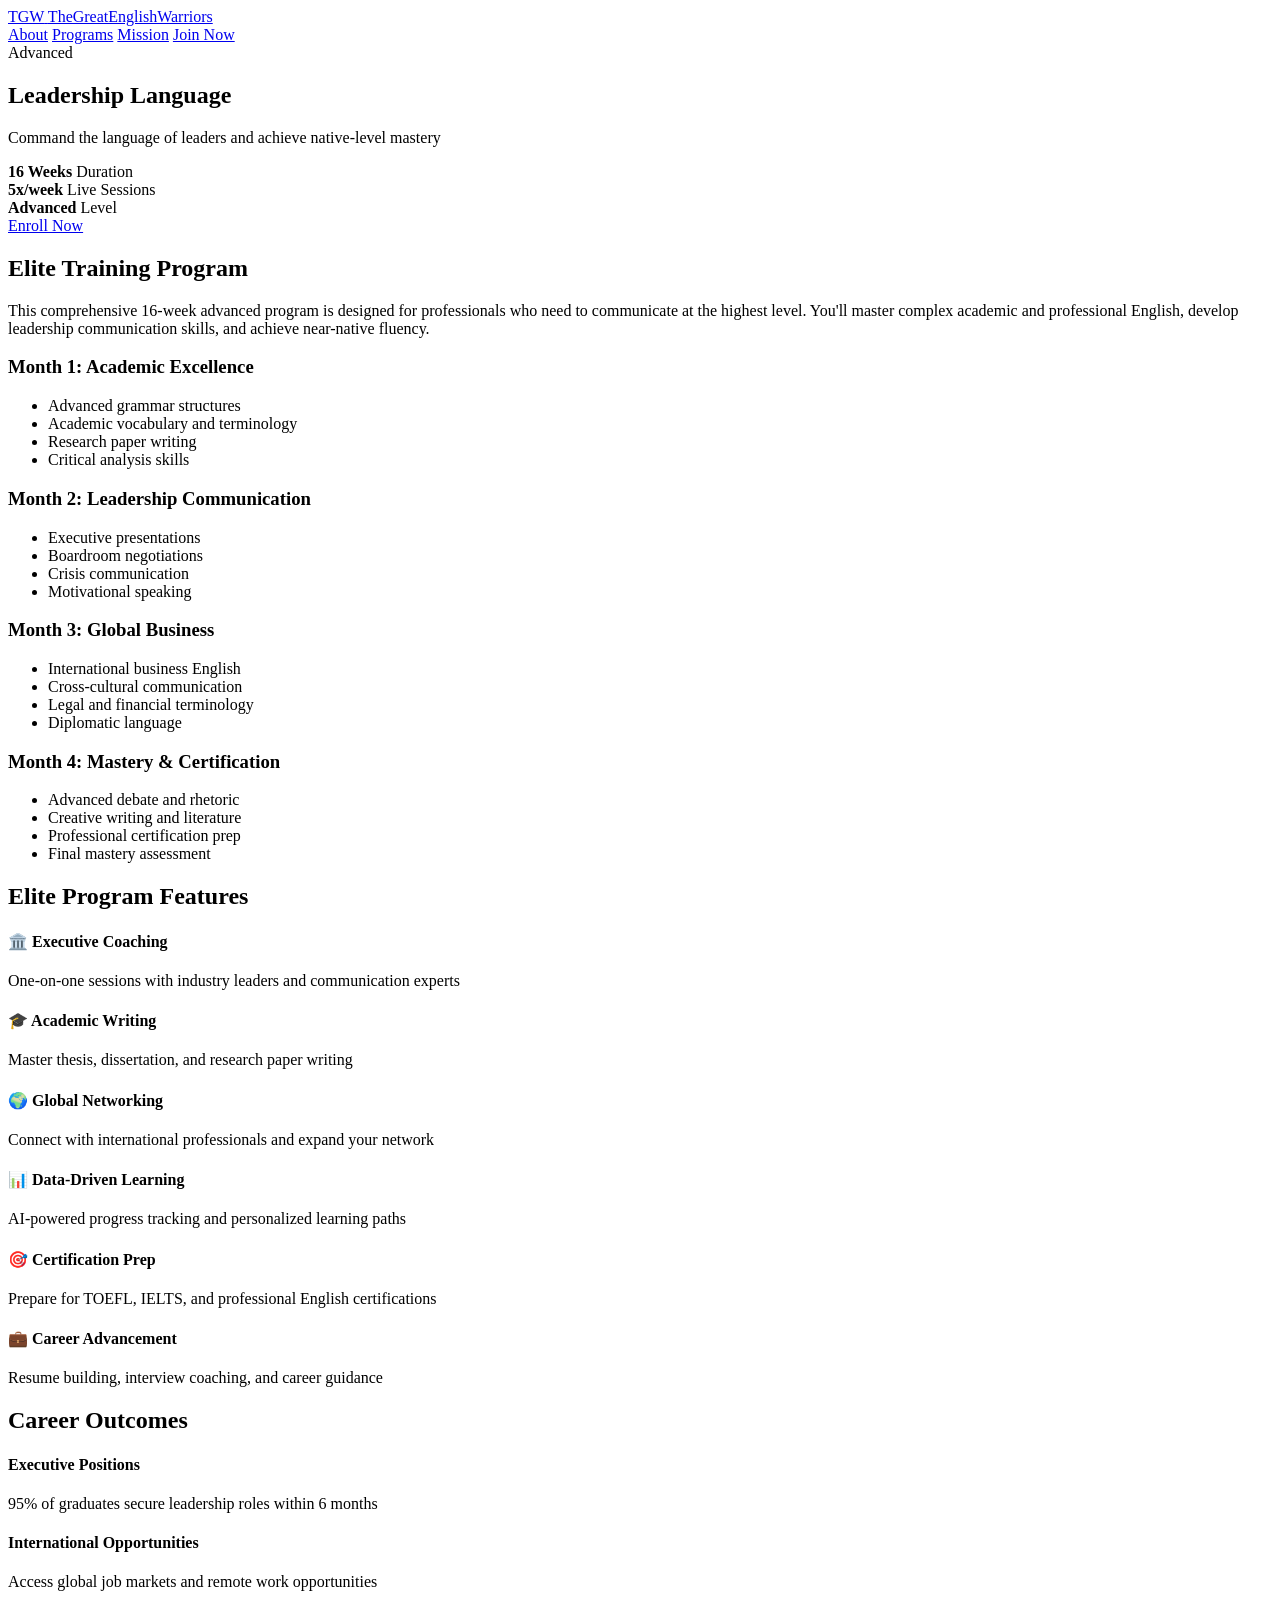
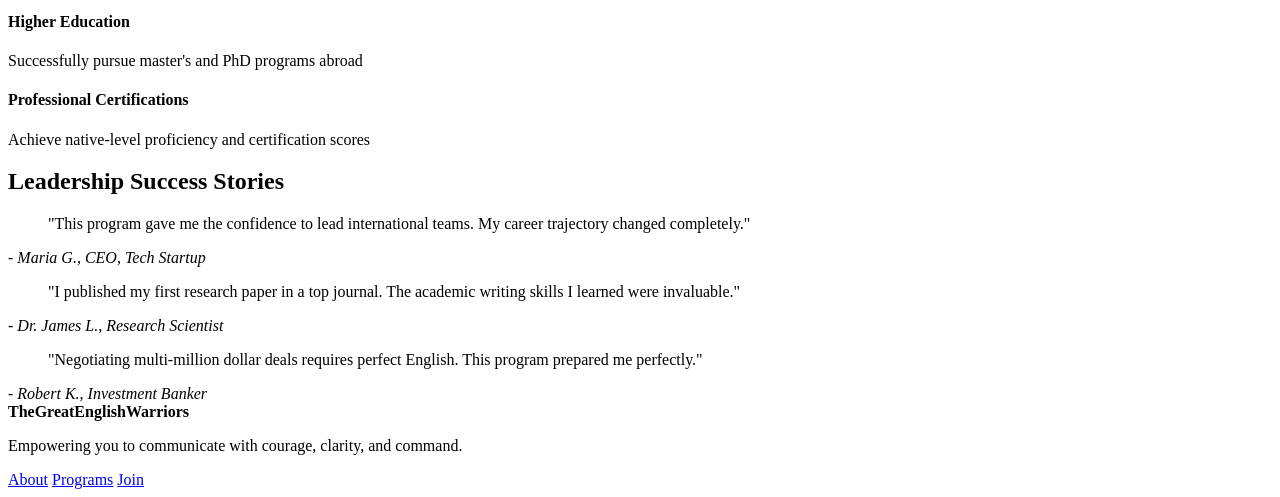
==== advanced.html @ c37b83aa "Add files via upload" ====
<!DOCTYPE html>
<html lang="en">
<head>
  <meta charset="UTF-8" />
  <meta name="viewport" content="width=device-width, initial-scale=1.0" />
  <title>Leadership Language - Advanced English | TheGreatEnglishWarriors</title>
  <link rel="preconnect" href="https://fonts.googleapis.com" />
  <link rel="preconnect" href="https://fonts.gstatic.com" crossorigin />
  <link href="https://fonts.googleapis.com/css2?family=Inter:wght@400;500;600;700;800&display=swap" rel="stylesheet" />
  <link rel="stylesheet" href="css/styles.css" />
</head>
<body>
  <header class="site-header">
    <div class="container header-inner">
      <a class="brand" href="index.html">
        <span class="brand-mark">TGW</span>
        <span>TheGreatEnglishWarriors</span>
      </a>
      <nav class="main-nav">
        <a href="index.html#about">About</a>
        <a href="index.html#courses">Programs</a>
        <a href="index.html#mission">Mission</a>
        <a href="index.html#join" class="btn btn-secondary">Join Now</a>
      </nav>
    </div>
  </header>

  <main>
    <section class="hero course-hero">
      <div class="container">
        <div class="course-header">
          <div class="program-level" style="background: var(--gold); color: var(--navy);">Advanced</div>
          <h1>Leadership Language</h1>
          <p class="course-subtitle">Command the language of leaders and achieve native-level mastery</p>
          <div class="course-meta">
            <div class="meta-item">
              <strong>16 Weeks</strong>
              <span>Duration</span>
            </div>
            <div class="meta-item">
              <strong>5x/week</strong>
              <span>Live Sessions</span>
            </div>
            <div class="meta-item">
              <strong>Advanced</strong>
              <span>Level</span>
            </div>
          </div>
          <a href="index.html#join" class="btn btn-primary">Enroll Now</a>
        </div>
      </div>
    </section>

    <section class="section">
      <div class="container">
        <div class="course-content">
          <div class="course-overview">
            <h2>Elite Training Program</h2>
            <p>This comprehensive 16-week advanced program is designed for professionals who need to communicate at the highest level. You'll master complex academic and professional English, develop leadership communication skills, and achieve near-native fluency.</p>

            <div class="curriculum-grid">
              <div class="curriculum-week">
                <h3>Month 1: Academic Excellence</h3>
                <ul>
                  <li>Advanced grammar structures</li>
                  <li>Academic vocabulary and terminology</li>
                  <li>Research paper writing</li>
                  <li>Critical analysis skills</li>
                </ul>
              </div>

              <div class="curriculum-week">
                <h3>Month 2: Leadership Communication</h3>
                <ul>
                  <li>Executive presentations</li>
                  <li>Boardroom negotiations</li>
                  <li>Crisis communication</li>
                  <li>Motivational speaking</li>
                </ul>
              </div>

              <div class="curriculum-week">
                <h3>Month 3: Global Business</h3>
                <ul>
                  <li>International business English</li>
                  <li>Cross-cultural communication</li>
                  <li>Legal and financial terminology</li>
                  <li>Diplomatic language</li>
                </ul>
              </div>

              <div class="curriculum-week">
                <h3>Month 4: Mastery & Certification</h3>
                <ul>
                  <li>Advanced debate and rhetoric</li>
                  <li>Creative writing and literature</li>
                  <li>Professional certification prep</li>
                  <li>Final mastery assessment</li>
                </ul>
              </div>
            </div>
          </div>

          <div class="course-features">
            <h2>Elite Program Features</h2>
            <div class="feature-grid">
              <div class="feature-item">
                <h4>🏛️ Executive Coaching</h4>
                <p>One-on-one sessions with industry leaders and communication experts</p>
              </div>
              <div class="feature-item">
                <h4>🎓 Academic Writing</h4>
                <p>Master thesis, dissertation, and research paper writing</p>
              </div>
              <div class="feature-item">
                <h4>🌍 Global Networking</h4>
                <p>Connect with international professionals and expand your network</p>
              </div>
              <div class="feature-item">
                <h4>📊 Data-Driven Learning</h4>
                <p>AI-powered progress tracking and personalized learning paths</p>
              </div>
              <div class="feature-item">
                <h4>🎯 Certification Prep</h4>
                <p>Prepare for TOEFL, IELTS, and professional English certifications</p>
              </div>
              <div class="feature-item">
                <h4>💼 Career Advancement</h4>
                <p>Resume building, interview coaching, and career guidance</p>
              </div>
            </div>
          </div>

          <div class="career-outcomes">
            <h2>Career Outcomes</h2>
            <div class="outcome-grid">
              <div class="outcome-item">
                <h4>Executive Positions</h4>
                <p>95% of graduates secure leadership roles within 6 months</p>
              </div>
              <div class="outcome-item">
                <h4>International Opportunities</h4>
                <p>Access global job markets and remote work opportunities</p>
              </div>
              <div class="outcome-item">
                <h4>Higher Education</h4>
                <p>Successfully pursue master's and PhD programs abroad</p>
              </div>
              <div class="outcome-item">
                <h4>Professional Certifications</h4>
                <p>Achieve native-level proficiency and certification scores</p>
              </div>
            </div>
          </div>

          <div class="success-stories">
            <h2>Leadership Success Stories</h2>
            <div class="story-grid">
              <div class="story-card">
                <blockquote>"This program gave me the confidence to lead international teams. My career trajectory changed completely."</blockquote>
                <cite>- Maria G., CEO, Tech Startup</cite>
              </div>
              <div class="story-card">
                <blockquote>"I published my first research paper in a top journal. The academic writing skills I learned were invaluable."</blockquote>
                <cite>- Dr. James L., Research Scientist</cite>
              </div>
              <div class="story-card">
                <blockquote>"Negotiating multi-million dollar deals requires perfect English. This program prepared me perfectly."</blockquote>
                <cite>- Robert K., Investment Banker</cite>
              </div>
            </div>
          </div>
        </div>
      </div>
    </section>
  </main>

  <footer class="site-footer">
    <div class="container footer-grid">
      <div>
        <strong>TheGreatEnglishWarriors</strong>
        <p>Empowering you to communicate with courage, clarity, and command.</p>
      </div>
      <div class="footer-links">
        <a href="index.html#about">About</a>
        <a href="index.html#courses">Programs</a>
        <a href="index.html#join">Join</a>
      </div>
    </div>
  </footer>

  <script src="js/script.js"></script>
</body>
</html>
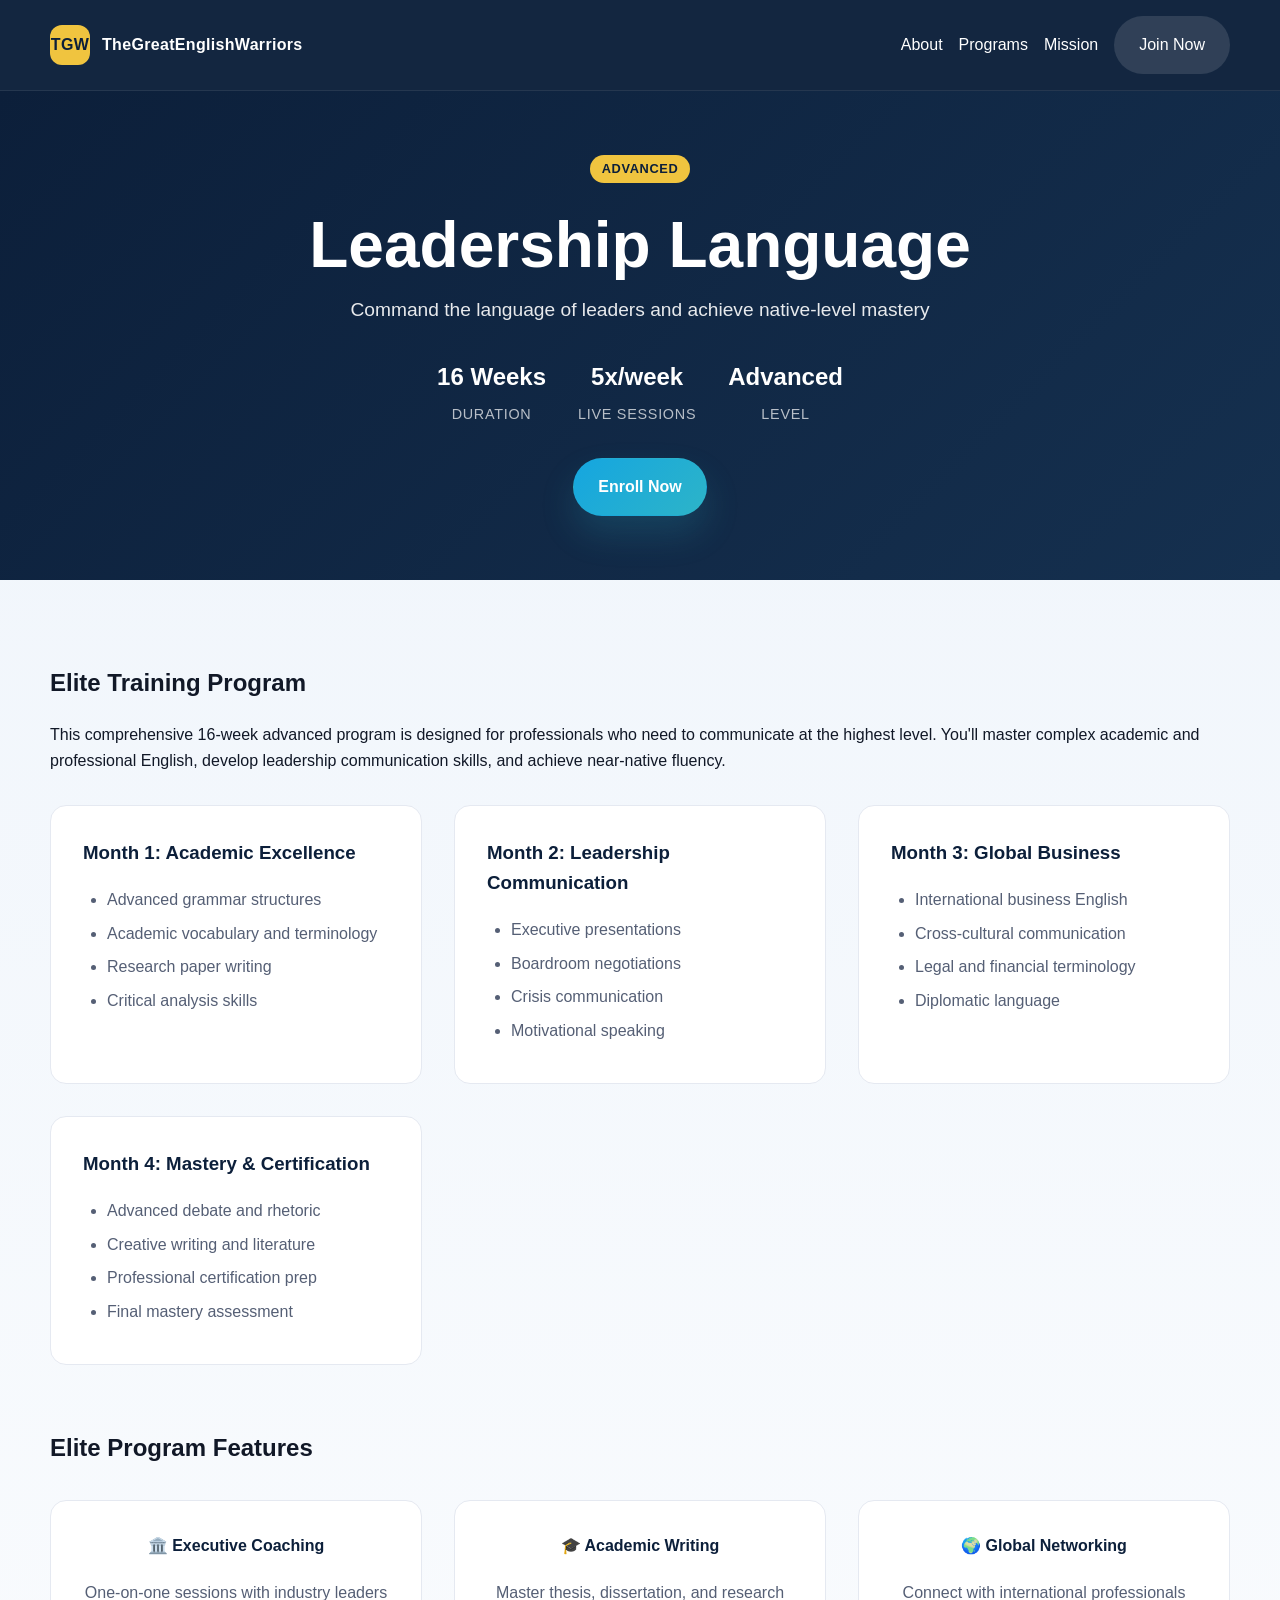
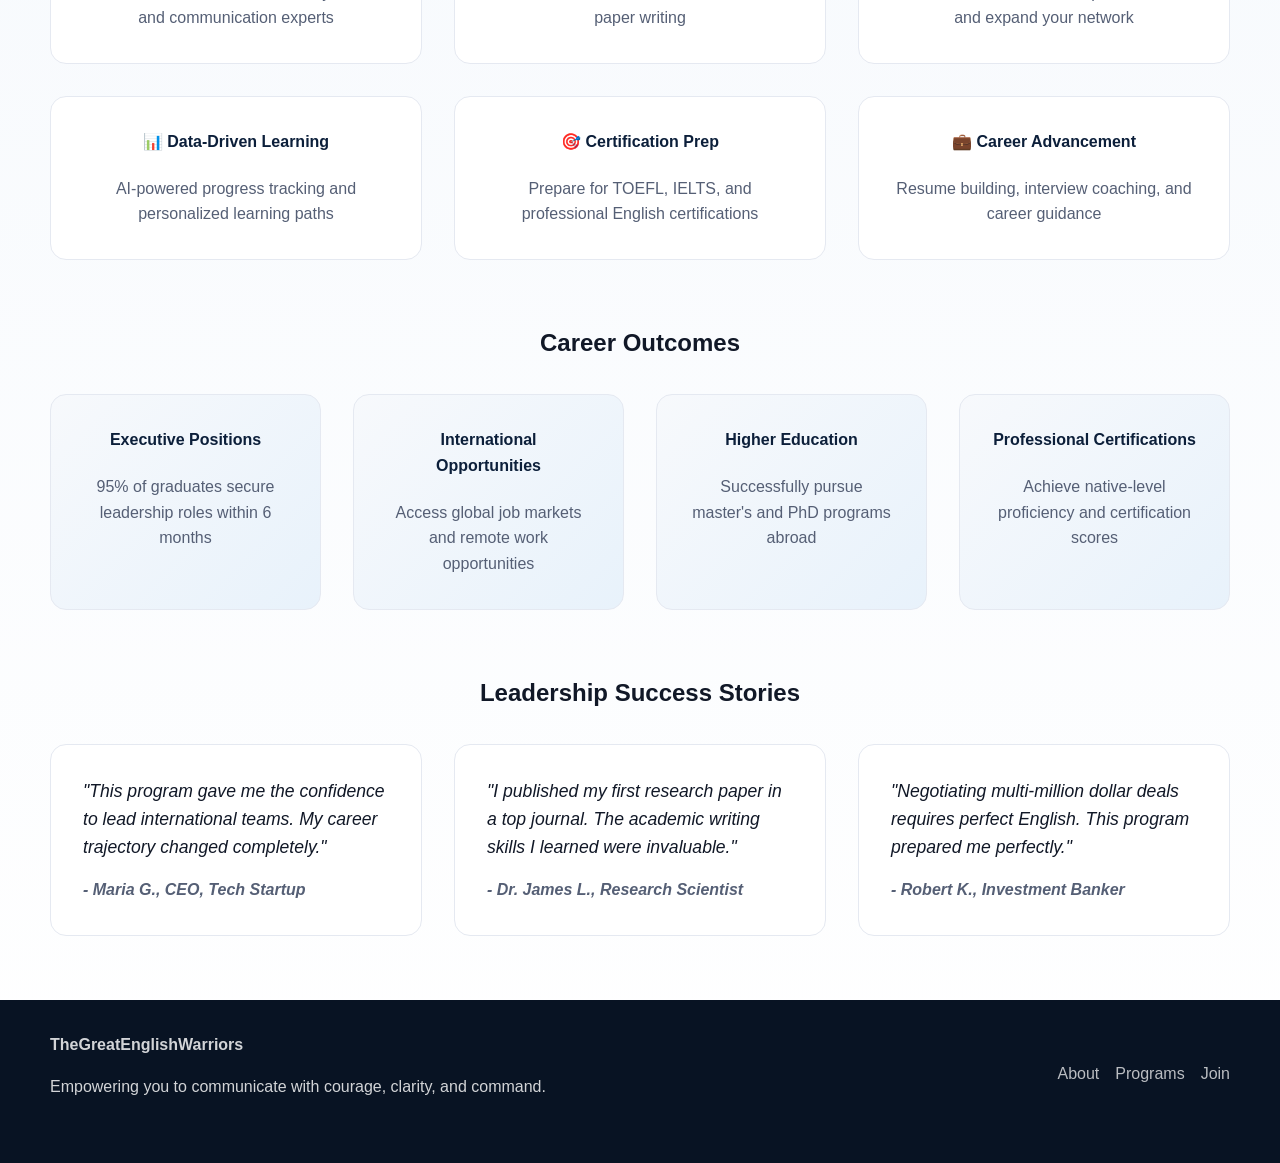
==== commit c5d6ac70: "Add files via upload" ====
--- a/advanced.html
+++ b/advanced.html
@@ -7,7 +7,7 @@
   <link rel="preconnect" href="https://fonts.googleapis.com" />
   <link rel="preconnect" href="https://fonts.gstatic.com" crossorigin />
   <link href="https://fonts.googleapis.com/css2?family=Inter:wght@400;500;600;700;800&display=swap" rel="stylesheet" />
-  <link rel="stylesheet" href="css/styles.css" />
+  <link rel="stylesheet" href="styles.css" />
 </head>
 <body>
   <header class="site-header">
@@ -189,6 +189,6 @@
     </div>
   </footer>
 
-  <script src="js/script.js"></script>
+  <script src="script.js"></script>
 </body>
 </html>
--- a/styles.css
+++ b/styles.css
@@ -0,0 +1,1038 @@
+﻿:root {
+  --navy: #0c1f3a;
+  --teal: #2db4c8;
+  --gold: #f0c43f;
+  --white: #f7f9fc;
+  --gray: #d3d9e6;
+  --text: #111827;
+  --muted: #555f75;
+}
+
+* {
+  box-sizing: border-box;
+}
+
+body {
+  margin: 0;
+  font-family: 'Inter', sans-serif;
+  color: var(--text);
+  background: linear-gradient(180deg, #eef4fb 0%, #ffffff 100%);
+  line-height: 1.6;
+}
+
+img {
+  max-width: 100%;
+  display: block;
+}
+
+button,
+input,
+select {
+  font: inherit;
+}
+
+.container {
+  width: min(1180px, calc(100% - 2rem));
+  margin: 0 auto;
+}
+
+.topbar {
+  background: #0c1f3a;
+  color: #fff;
+}
+
+.topbar-inner {
+  display: flex;
+  justify-content: space-between;
+  align-items: center;
+  gap: 1rem;
+  padding: 0.75rem 0;
+  font-size: 0.95rem;
+}
+
+.topbar-links a {
+  color: #fff;
+  text-decoration: none;
+  margin-left: 1rem;
+}
+
+.site-header {
+  position: sticky;
+  top: 0;
+  z-index: 20;
+  background: rgba(12, 31, 58, 0.97);
+  backdrop-filter: blur(12px);
+  border-bottom: 1px solid rgba(255, 255, 255, 0.08);
+}
+
+.header-inner {
+  display: flex;
+  align-items: center;
+  justify-content: space-between;
+  gap: 1rem;
+  padding: 1rem 0;
+}
+
+.brand {
+  display: inline-flex;
+  align-items: center;
+  gap: 0.75rem;
+  color: #fff;
+  text-decoration: none;
+  font-weight: 700;
+  letter-spacing: 0.02em;
+}
+
+.brand-mark {
+  display: inline-flex;
+  align-items: center;
+  justify-content: center;
+  width: 2.5rem;
+  height: 2.5rem;
+  background: var(--gold);
+  color: var(--navy);
+  border-radius: 0.75rem;
+}
+
+.main-nav {
+  display: flex;
+  flex-wrap: wrap;
+  align-items: center;
+  gap: 1rem;
+}
+
+.main-nav a {
+  color: #fff;
+  text-decoration: none;
+  font-weight: 500;
+}
+
+.btn {
+  display: inline-flex;
+  align-items: center;
+  justify-content: center;
+  padding: 0.95rem 1.5rem;
+  border-radius: 999px;
+  border: 1px solid transparent;
+  cursor: pointer;
+  text-decoration: none;
+  font-weight: 600;
+  transition: transform 0.25s ease, box-shadow 0.25s ease, background-color 0.25s ease;
+}
+
+.btn:hover {
+  transform: translateY(-1px);
+}
+
+.btn-primary {
+  background: linear-gradient(135deg, #15a6e0 0%, #2db4c8 100%);
+  color: #fff;
+  box-shadow: 0 18px 35px rgba(45, 180, 200, 0.18);
+}
+
+.btn-secondary {
+  background: rgba(255, 255, 255, 0.12);
+  color: #fff;
+}
+
+.btn-ghost {
+  background: transparent;
+  color: #fff;
+  border-color: rgba(255, 255, 255, 0.32);
+}
+
+.btn-outline {
+  background: transparent;
+  color: var(--teal);
+  border-color: var(--teal);
+}
+
+.btn-outline:hover {
+  background: var(--teal);
+  color: white;
+}
+
+.banner {
+  padding: 4rem 0;
+  background: linear-gradient(180deg, #0c1f3a 0%, #12294a 65%, #18315a 100%);
+  color: white;
+}
+
+.banner-grid {
+  display: grid;
+  grid-template-columns: 1.5fr 1fr;
+  gap: 2rem;
+  align-items: start;
+}
+
+.banner-text h1 {
+  font-size: clamp(2.8rem, 5vw, 4.4rem);
+  margin: 0.75rem 0 1rem;
+  line-height: 1.05;
+}
+
+.banner-text p {
+  max-width: 42rem;
+  color: rgba(255, 255, 255, 0.88);
+  font-size: 1.05rem;
+}
+
+.banner-actions {
+  display: flex;
+  flex-wrap: wrap;
+  gap: 1rem;
+  margin-top: 2rem;
+}
+
+.banner-summary {
+  display: grid;
+  gap: 1.25rem;
+}
+
+.summary-card {
+  background: #fff;
+  border-radius: 1.5rem;
+  padding: 1.75rem;
+  border: 1px solid #e5e9f1;
+  color: var(--text);
+}
+
+.summary-card h3 {
+  color: var(--navy);
+}
+
+.summary-card p {
+  color: var(--muted);
+}
+
+.summary-card ul {
+  margin: 1rem 0 0;
+  padding-left: 1.2rem;
+}
+
+.summary-card li {
+  margin-bottom: 0.75rem;
+  color: var(--muted);
+}
+
+.summary-highlight {
+  background: linear-gradient(180deg, #e8f6ff 0%, #ffffff 100%);
+  border-color: rgba(45, 180, 200, 0.32);
+}
+
+.summary-meta {
+  display: grid;
+  grid-template-columns: repeat(2, minmax(0, 1fr));
+  gap: 1rem;
+  margin-top: 1.25rem;
+}
+
+.summary-meta div {
+  background: rgba(45, 180, 200, 0.08);
+  border-radius: 1rem;
+  padding: 1rem;
+  color: #000;
+}
+
+.summary-meta strong {
+  display: block;
+  font-size: 1.4rem;
+  margin-bottom: 0.35rem;
+}
+
+.section {
+  padding: 4rem 0;
+}
+
+.section-header {
+  margin-bottom: 2rem;
+}
+
+.section-header h2 {
+  margin: 0.5rem 0 0;
+  font-size: clamp(2rem, 4vw, 3rem);
+}
+
+.eyebrow {
+  display: inline-block;
+  margin-bottom: 1rem;
+  color: var(--teal);
+  font-weight: 700;
+  letter-spacing: 0.12em;
+  text-transform: uppercase;
+  font-size: 0.8rem;
+}
+
+.page-links {
+  background: #f7f9fb;
+  border-top: 1px solid #e5e9f1;
+  border-bottom: 1px solid #e5e9f1;
+}
+
+.page-links-inner {
+  display: flex;
+  flex-wrap: wrap;
+  align-items: center;
+  gap: 0.75rem;
+  padding: 1rem 0;
+}
+
+.page-link {
+  display: inline-flex;
+  align-items: center;
+  padding: 0.85rem 1.25rem;
+  border-radius: 999px;
+  background: #fff;
+  color: #0c1f3a;
+  text-decoration: none;
+  border: 1px solid #d3d9e6;
+  font-weight: 600;
+}
+
+.page-link.active,
+.page-link:hover {
+  background: var(--teal);
+  color: #fff;
+  border-color: var(--teal);
+}
+
+.hero-grid,
+.mission-grid,
+.program-grid,
+.enrollment-grid,
+.grid-2,
+.banner-grid,
+.process-grid,
+.benefit-grid,
+.eligibility-grid,
+.join-grid {
+  display: grid;
+  gap: 1.5rem;
+}
+
+.eligibility-grid {
+  grid-template-columns: repeat(3, minmax(0, 1fr));
+}
+
+.eligibility-card,
+.benefit-card,
+.process-card {
+  background: #fff;
+  border-radius: 1.5rem;
+  padding: 1.75rem;
+  border: 1px solid #e5e9f1;
+  display: flex;
+  flex-direction: column;
+  gap: 1rem;
+}
+
+.eligibility-card.featured {
+  border-color: rgba(45, 180, 200, 0.32);
+  box-shadow: 0 24px 50px rgba(45, 180, 200, 0.1);
+}
+
+.eligibility-card h3,
+.benefit-card h3,
+.process-card h3 {
+  margin-top: 0;
+  color: var(--navy);
+}
+
+.eligibility-card ul,
+.join-list,
+.process-list {
+  padding-left: 1.25rem;
+  margin: 0;
+}
+
+.eligibility-card li,
+.join-list li,
+.process-list li {
+  margin-bottom: 0.75rem;
+  color: var(--muted);
+}
+
+.process-section {
+  background: #f6f9ff;
+}
+
+.process-grid {
+  grid-template-columns: 1.4fr 0.9fr;
+  align-items: start;
+}
+
+.process-list li {
+  position: relative;
+  padding-left: 1.5rem;
+}
+
+.process-list li::before {
+  content: '•';
+  position: absolute;
+  left: 0;
+  top: 0.15rem;
+  color: var(--teal);
+}
+
+.benefit-grid {
+  grid-template-columns: repeat(2, minmax(0, 1fr));
+}
+
+.join-section {
+  background: linear-gradient(180deg, #0c1f3a 0%, #112744 100%);
+  color: white;
+}
+
+.join-grid {
+  grid-template-columns: 1.1fr 0.9fr;
+  align-items: start;
+  gap: 2rem;
+}
+
+.join-list {
+  list-style: none;
+  padding: 0;
+  margin: 1.5rem 0 0;
+}
+
+.join-list li {
+  display: flex;
+  align-items: center;
+  gap: 0.75rem;
+  margin-bottom: 0.8rem;
+  color: rgba(255, 255, 255, 0.9);
+}
+
+.join-list li::before {
+  content: '✓';
+  color: var(--gold);
+}
+
+.enrollment-section {
+  background: linear-gradient(180deg, #0c1f3a 0%, #163a61 100%);
+  color: #fff;
+}
+
+.enrollment-grid {
+  grid-template-columns: 1.1fr 0.9fr;
+  gap: 2rem;
+  align-items: center;
+}
+
+.signup-form {
+  display: grid;
+  gap: 1rem;
+  padding: 2rem;
+  background: rgba(255, 255, 255, 0.08);
+  border-radius: 2rem;
+  border: 1px solid rgba(255, 255, 255, 0.14);
+}
+
+.signup-form label {
+  display: grid;
+  gap: 0.65rem;
+  color: #fff;
+  font-weight: 500;
+}
+
+.signup-form input,
+.signup-form select {
+  width: 100%;
+  padding: 0.95rem 1rem;
+  border: 1px solid rgba(255, 255, 255, 0.18);
+  border-radius: 1rem;
+  background: rgba(255, 255, 255, 0.08);
+  color: #fff;
+}
+
+.signup-form input::placeholder {
+  color: rgba(255, 255, 255, 0.65);
+}
+
+.site-footer {
+  padding: 2rem 0 3rem;
+  background: #081323;
+  color: rgba(255, 255, 255, 0.82);
+}
+
+.footer-grid {
+  display: flex;
+  flex-wrap: wrap;
+  align-items: center;
+  justify-content: space-between;
+  gap: 1rem;
+}
+
+.footer-links {
+  display: flex;
+  gap: 1rem;
+}
+
+.footer-links a {
+  color: rgba(255, 255, 255, 0.72);
+  text-decoration: none;
+}
+
+.hero {
+  padding: 5rem 0 3rem;
+  background: linear-gradient(180deg, #f7fbff 0%, #e8f2fb 45%, #fff 100%);
+}
+
+.hero-grid {
+  grid-template-columns: 1.5fr 1fr;
+  gap: 2rem;
+  align-items: center;
+}
+
+.hero-copy h1 {
+  font-size: clamp(2.8rem, 5vw, 4.4rem);
+  margin: 0;
+  line-height: 0.95;
+}
+
+.hero-text {
+  max-width: 40rem;
+  margin: 1.5rem 0 2rem;
+  color: var(--muted);
+  font-size: 1.05rem;
+}
+
+.hero-actions {
+  display: flex;
+  flex-wrap: wrap;
+  gap: 1rem;
+}
+
+.hero-stats {
+  display: grid;
+  grid-template-columns: repeat(3, minmax(0, 1fr));
+  gap: 1rem;
+  margin-top: 2.5rem;
+  padding: 1.5rem;
+  background: #fff;
+  border-radius: 1.5rem;
+  box-shadow: 0 25px 60px rgba(19, 53, 88, 0.08);
+}
+
+.hero-stats li {
+  list-style: none;
+  color: var(--muted);
+}
+
+.hero-stats strong {
+  display: block;
+  font-size: 1.4rem;
+  margin-bottom: 0.4rem;
+  color: var(--navy);
+}
+
+.hero-visual {
+  display: flex;
+  justify-content: flex-end;
+}
+
+.visual-card {
+  position: relative;
+  padding: 2rem;
+  min-height: 24rem;
+  width: 100%;
+  max-width: 28rem;
+  background: linear-gradient(180deg, #0c1f3a 0%, #15304f 100%);
+  border-radius: 2rem;
+  color: #fff;
+  box-shadow: 0 30px 80px rgba(12, 31, 58, 0.28);
+}
+
+.visual-badge {
+  display: inline-flex;
+  padding: 0.55rem 0.9rem;
+  border-radius: 999px;
+  background: rgba(255, 255, 255, 0.12);
+  color: #fff;
+  font-size: 0.85rem;
+  letter-spacing: 0.08em;
+  text-transform: uppercase;
+}
+
+.visual-card h2 {
+  margin-top: 1.75rem;
+  margin-bottom: 0.75rem;
+  font-size: 2rem;
+}
+
+.visual-card p {
+  color: rgba(255, 255, 255, 0.82);
+  line-height: 1.75;
+}
+
+.visual-stats {
+  display: grid;
+  grid-template-columns: repeat(2, 1fr);
+  gap: 1rem;
+  margin-top: 2rem;
+}
+
+.visual-stats div {
+  padding: 1rem;
+  background: rgba(255, 255, 255, 0.08);
+  border-radius: 1rem;
+}
+
+.visual-stats strong {
+  display: block;
+  font-size: 1.35rem;
+  margin-bottom: 0.35rem;
+}
+
+.info-section {
+  padding-top: 2rem;
+}
+
+.grid-2 {
+  grid-template-columns: 1fr 1fr;
+  gap: 2rem;
+}
+
+.feature-list {
+  display: grid;
+  gap: 1rem;
+}
+
+.feature-card {
+  padding: 1.75rem;
+  background: #fff;
+  border-radius: 1.5rem;
+  border: 1px solid #e5e9f1;
+}
+
+.feature-card h3 {
+  margin-top: 0;
+  margin-bottom: 0.75rem;
+}
+
+.mission-section {
+  background: linear-gradient(180deg, #fff 0%, #eef7ff 100%);
+}
+
+.mission-grid {
+  grid-template-columns: 1fr 0.9fr;
+  gap: 2rem;
+  align-items: center;
+}
+
+.mission-copy h2 {
+  font-size: clamp(2rem, 4vw, 3rem);
+  margin: 0.75rem 0 1.5rem;
+}
+
+.mission-list {
+  list-style: none;
+  padding: 0;
+  margin: 1.5rem 0 0;
+  display: grid;
+  gap: 0.85rem;
+}
+
+.mission-list li {
+  padding-left: 1.5rem;
+  position: relative;
+  color: var(--muted);
+}
+
+.mission-list li::before {
+  content: '✓';
+  position: absolute;
+  left: 0;
+  color: var(--teal);
+}
+
+.mission-card {
+  background: #0c1f3a;
+  border-radius: 2rem;
+  padding: 2rem;
+  color: #fff;
+}
+
+.mission-card-inner {
+  display: grid;
+  gap: 1rem;
+}
+
+.mission-label {
+  display: inline-flex;
+  padding: 0.55rem 0.85rem;
+  border-radius: 999px;
+  background: rgba(255, 255, 255, 0.1);
+  letter-spacing: 0.08em;
+  text-transform: uppercase;
+  font-size: 0.8rem;
+}
+
+.mission-quickstats {
+  display: grid;
+  grid-template-columns: repeat(2, 1fr);
+  gap: 1rem;
+}
+
+.mission-quickstats strong {
+  display: block;
+  font-size: 1.4rem;
+}
+
+.section-header {
+  margin-bottom: 2rem;
+}
+
+.program-grid {
+  grid-template-columns: repeat(3, minmax(0, 1fr));
+  gap: 1.5rem;
+}
+
+.program-card {
+  padding: 2rem;
+  border-radius: 1.5rem;
+  background: #fff;
+  border: 1px solid #e5e9f1;
+  display: flex;
+  flex-direction: column;
+}
+
+.program-level {
+  display: inline-block;
+  padding: 0.25rem 0.75rem;
+  background: var(--teal);
+  color: white;
+  border-radius: 999px;
+  font-size: 0.8rem;
+  font-weight: 600;
+  text-transform: uppercase;
+  letter-spacing: 0.05em;
+  margin-bottom: 1rem;
+  align-self: flex-start;
+}
+
+.program-features {
+  list-style: none;
+  padding: 0;
+  margin: 1rem 0;
+  flex-grow: 1;
+}
+
+.program-features li {
+  padding: 0.25rem 0;
+  color: var(--muted);
+  position: relative;
+  padding-left: 1.5rem;
+}
+
+.program-features li::before {
+  content: '✓';
+  position: absolute;
+  left: 0;
+  color: var(--teal);
+}
+
+.program-card .btn {
+  margin-top: auto;
+  align-self: flex-start;
+}
+
+.btn-outline {
+  background: transparent;
+  color: var(--teal);
+  border-color: var(--teal);
+}
+
+.btn-outline:hover {
+  background: var(--teal);
+  color: white;
+}
+
+.program-card.featured {
+  border-color: rgba(45, 180, 200, 0.3);
+  box-shadow: 0 20px 40px rgba(45, 180, 200, 0.16);
+}
+
+.enrollment-section {
+  background: linear-gradient(180deg, #0c1f3a 0%, #163a61 100%);
+  color: #fff;
+}
+
+.enrollment-grid {
+  grid-template-columns: 1.1fr 0.9fr;
+  gap: 2rem;
+  align-items: center;
+}
+
+.signup-form {
+  display: grid;
+  gap: 1rem;
+  padding: 2rem;
+  background: rgba(255, 255, 255, 0.08);
+  border-radius: 2rem;
+  border: 1px solid rgba(255, 255, 255, 0.14);
+}
+
+.signup-form label {
+  display: grid;
+  gap: 0.65rem;
+  color: #fff;
+  font-weight: 500;
+}
+
+.signup-form input,
+.signup-form select {
+  width: 100%;
+  padding: 0.95rem 1rem;
+  border: 1px solid rgba(255, 255, 255, 0.18);
+  border-radius: 1rem;
+  background: rgba(255, 255, 255, 0.08);
+  color: #fff;
+}
+
+.signup-form input::placeholder {
+  color: rgba(255, 255, 255, 0.65);
+}
+
+.site-footer {
+  padding: 2rem 0 3rem;
+  background: #081323;
+  color: rgba(255, 255, 255, 0.82);
+}
+
+.footer-grid {
+  display: flex;
+  flex-wrap: wrap;
+  align-items: center;
+  justify-content: space-between;
+  gap: 1rem;
+}
+
+.footer-links {
+  display: flex;
+  gap: 1rem;
+}
+
+.footer-links a {
+  color: rgba(255, 255, 255, 0.72);
+  text-decoration: none;
+}
+
+.course-hero {
+  padding: 4rem 0;
+  background: linear-gradient(135deg, #0c1f3a 0%, #15304f 100%);
+  color: white;
+}
+
+.course-header {
+  max-width: 800px;
+  margin: 0 auto;
+  text-align: center;
+}
+
+.course-header h1 {
+  font-size: clamp(2.5rem, 5vw, 4rem);
+  margin: 1rem 0;
+  line-height: 0.95;
+}
+
+.course-subtitle {
+  font-size: 1.2rem;
+  color: rgba(255, 255, 255, 0.9);
+  margin-bottom: 2rem;
+}
+
+.course-meta {
+  display: flex;
+  justify-content: center;
+  gap: 2rem;
+  margin: 2rem 0;
+  flex-wrap: wrap;
+}
+
+.meta-item {
+  text-align: center;
+}
+
+.meta-item strong {
+  display: block;
+  font-size: 1.5rem;
+  margin-bottom: 0.25rem;
+}
+
+.meta-item span {
+  color: rgba(255, 255, 255, 0.7);
+  font-size: 0.9rem;
+  text-transform: uppercase;
+  letter-spacing: 0.05em;
+}
+
+.course-content {
+  max-width: 1200px;
+  margin: 0 auto;
+}
+
+.course-overview {
+  margin-bottom: 4rem;
+}
+
+.curriculum-grid {
+  display: grid;
+  grid-template-columns: repeat(auto-fit, minmax(300px, 1fr));
+  gap: 2rem;
+  margin-top: 2rem;
+}
+
+.curriculum-week {
+  padding: 2rem;
+  background: #fff;
+  border-radius: 1rem;
+  border: 1px solid #e5e9f1;
+}
+
+.curriculum-week h3 {
+  margin-top: 0;
+  color: var(--navy);
+}
+
+.curriculum-week ul {
+  margin: 1rem 0 0;
+  padding-left: 1.5rem;
+}
+
+.curriculum-week li {
+  margin-bottom: 0.5rem;
+  color: var(--muted);
+}
+
+.feature-grid {
+  display: grid;
+  grid-template-columns: repeat(auto-fit, minmax(300px, 1fr));
+  gap: 2rem;
+  margin-top: 2rem;
+}
+
+.feature-item {
+  padding: 2rem;
+  background: #fff;
+  border-radius: 1rem;
+  border: 1px solid #e5e9f1;
+  text-align: center;
+}
+
+.feature-item h4 {
+  margin-top: 0;
+  color: var(--navy);
+}
+
+.feature-item p {
+  color: var(--muted);
+  margin-bottom: 0;
+}
+
+.success-stories {
+  margin-top: 4rem;
+  text-align: center;
+}
+
+.story-grid {
+  display: grid;
+  grid-template-columns: repeat(auto-fit, minmax(300px, 1fr));
+  gap: 2rem;
+  margin-top: 2rem;
+}
+
+.story-card {
+  padding: 2rem;
+  background: #fff;
+  border-radius: 1rem;
+  border: 1px solid #e5e9f1;
+  text-align: left;
+}
+
+.story-card blockquote {
+  margin: 0 0 1rem;
+  font-style: italic;
+  color: var(--text);
+  font-size: 1.1rem;
+}
+
+.story-card cite {
+  color: var(--muted);
+  font-weight: 600;
+}
+
+.career-outcomes {
+  margin-top: 4rem;
+  text-align: center;
+}
+
+.outcome-grid {
+  display: grid;
+  grid-template-columns: repeat(auto-fit, minmax(250px, 1fr));
+  gap: 2rem;
+  margin-top: 2rem;
+}
+
+.outcome-item {
+  padding: 2rem;
+  background: linear-gradient(135deg, #f7f9fc 0%, #e8f2fb 100%);
+  border-radius: 1rem;
+  border: 1px solid #e5e9f1;
+}
+
+.outcome-item h4 {
+  margin-top: 0;
+  color: var(--navy);
+}
+
+.outcome-item p {
+  color: var(--muted);
+  margin-bottom: 0;
+}
+
+@media (max-width: 980px) {
+  .hero-grid,
+  .mission-grid,
+  .program-grid,
+  .enrollment-grid,
+  .grid-2,
+  .banner-grid,
+  .process-grid,
+  .benefit-grid,
+  .eligibility-grid,
+  .join-grid {
+    grid-template-columns: 1fr;
+  }
+
+  .main-nav,
+  .footer-grid,
+  .topbar-inner {
+    flex-direction: column;
+    align-items: flex-start;
+  }
+
+  .summary-meta {
+    grid-template-columns: 1fr;
+  }
+}
+
+@media (max-width: 680px) {
+  .main-nav {
+    width: 100%;
+    justify-content: space-between;
+  }
+
+  .hero-stats,
+  .page-links-inner {
+    width: 100%;
+  }
+
+  .page-link {
+    width: 100%;
+  }
+
+  .btn {
+    width: auto;
+  }
+}
